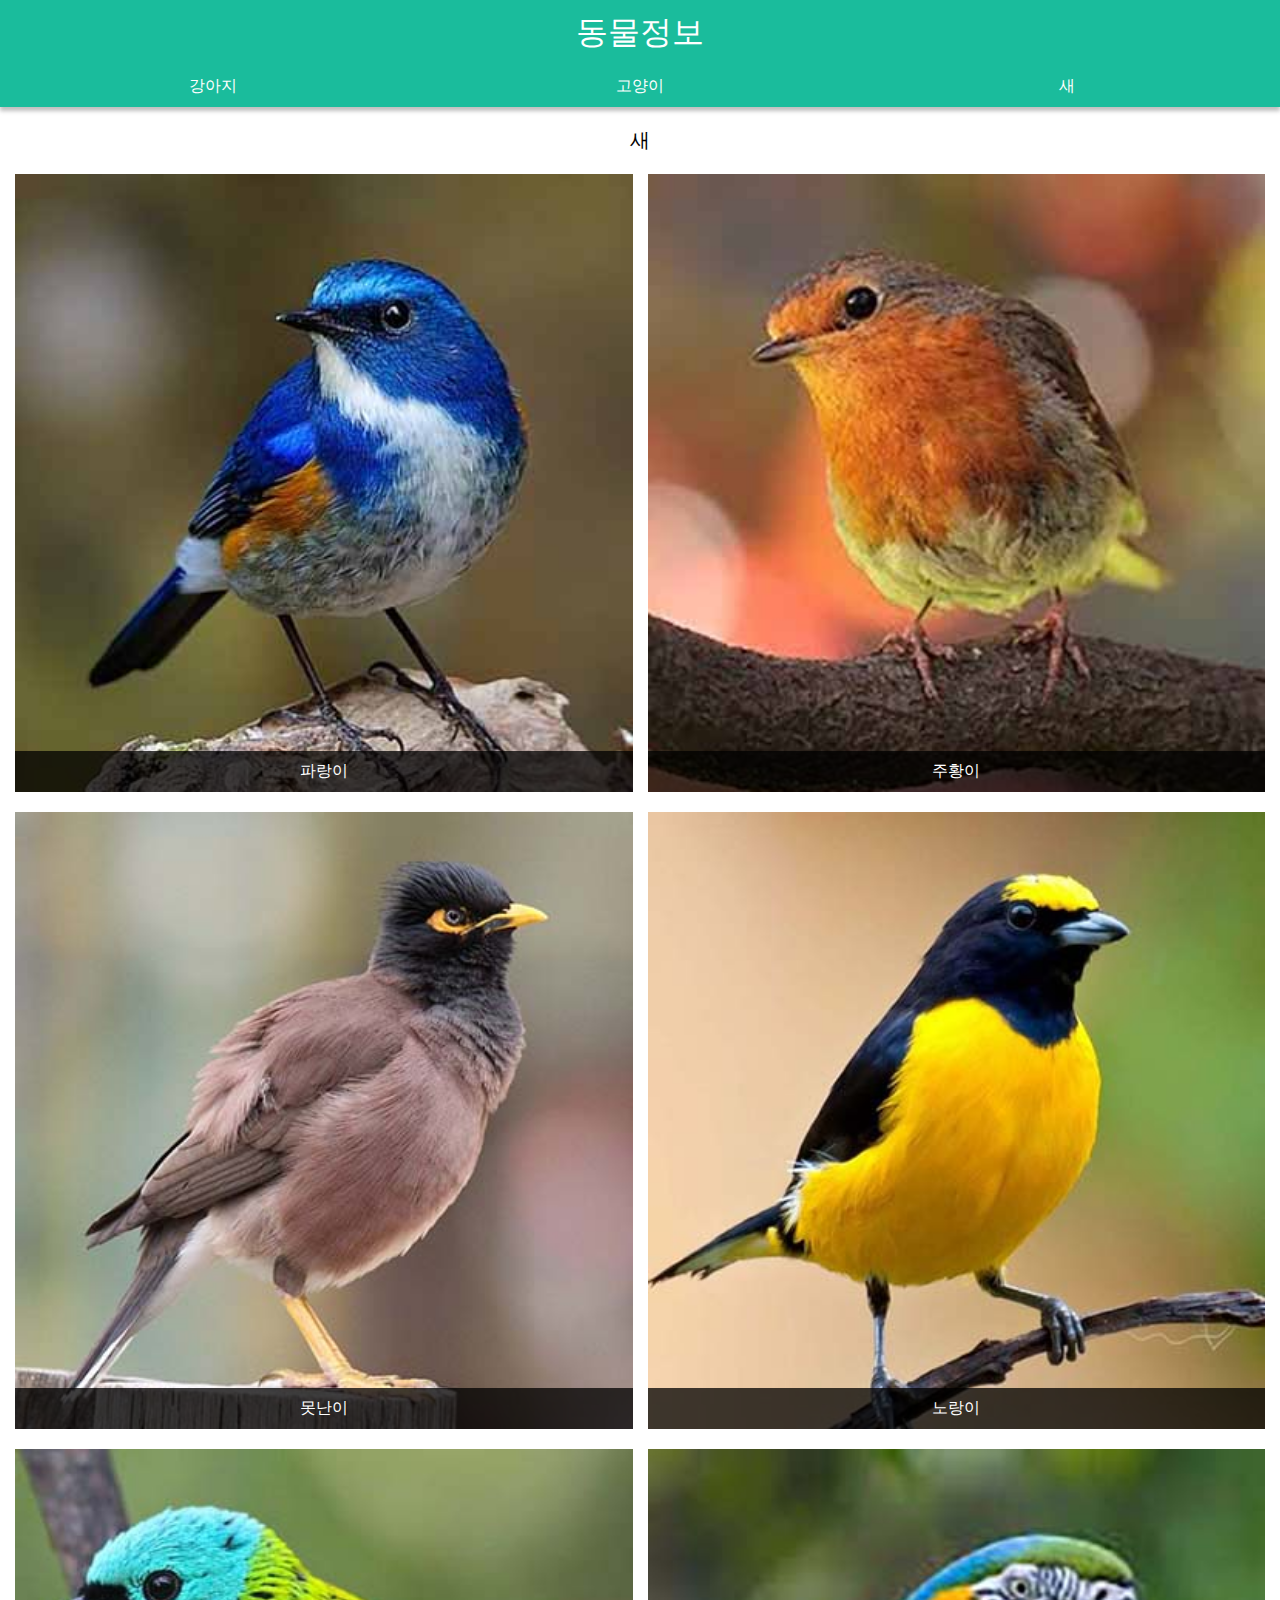
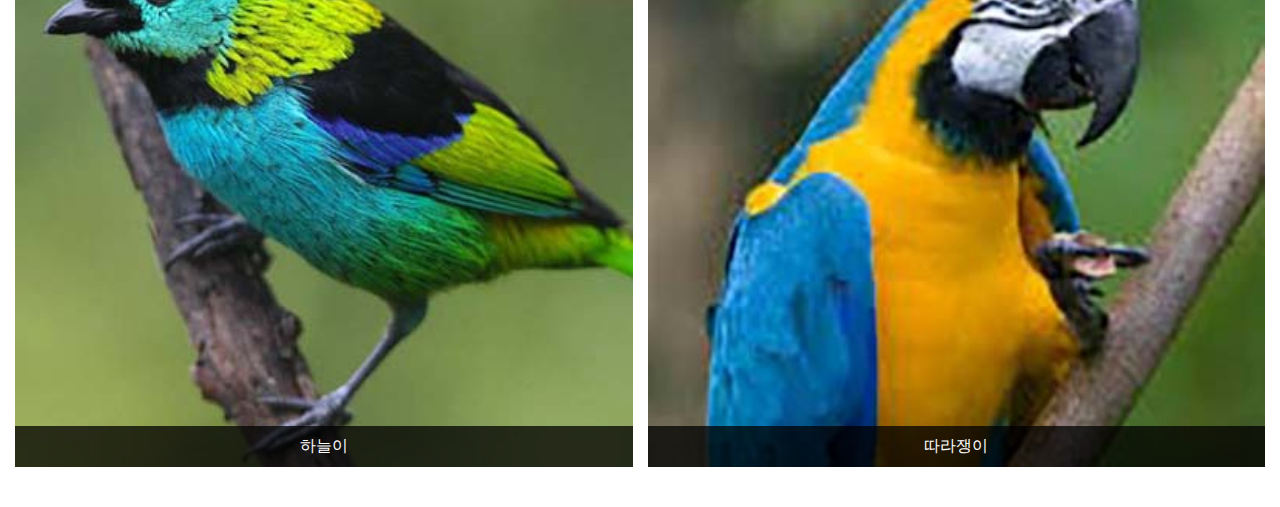
==== bird.html @ 442aa17f "Add files via upload" ====
<!DOCTYPE html>
<html lang="ko">
  <head>
    <meta charset="UTF-8" />
    <meta http-equiv="X-UA-Compatible" content="IE=edge" />
    <meta name="viewport" content="width=device-width, initial-scale=1.0" />
    <title>동물정보</title>
    <link rel="stylesheet" href="./style.css" />
    <link
      href="https://fonts.googleapis.com/css2?family=Roboto&display=swap"
      rel="stylesheet"
    />
  </head>
  <body>
    <header>
      <a href="./index.html"><h1>동물정보</h1></a>
      <nav>
        <a href="./dog.html">강아지</a>
        <a href="./cat.html">고양이</a>
        <a href="./bird.html">새</a>
      </nav>
    </header>
    <main class="contents">
      <div class="contents-box">
        <h2>새</h2>
        <ul class="pet-list">
          <li class="item">
            <img src="./images/bird01.jpg" alt="bird01" />
            <p class="name">파랑이</p>
          </li>
          <li class="item">
            <img src="./images/bird02.jpg" alt="bird02" />
            <p class="name">주황이</p>
          </li>
          <li class="item">
            <img src="./images/bird03.jpg" alt="bird03" />
            <p class="name">못난이</p>
          </li>
          <li class="item">
            <img src="./images/bird04.jpg" alt="bird04" />
            <p class="name">노랑이</p>
          </li>
          <li class="item">
            <img src="./images/bird05.jpg" alt="bird05" />
            <p class="name">하늘이</p>
          </li>
          <li class="item">
            <img src="./images/bird06.jpg" alt="bird06" />
            <p class="name">따라쟁이</p>
          </li>
        </ul>
      </div>
    </main>
  </body>
</html>
---- style.css ----
/* ======== 전역 변수 선언 ======== */
:root {
  /* --변수이름 : 전역변수 선언 */
  --main-color: #1abc9c;
}

/* ======== 스타일 초기화 ======== */
* {
  margin: 0;
  padding: 0;
  box-sizing: border-box;
  --main-color: #1abc9c;
}

body {
  font-family: "Roboto", "맑은 고딕", sans-serif;
}

ul {
  list-style-type: none;
}

/* ======== header ======== */
header {
  background: #ccc;
  box-shadow: 0 4px 4px rgba(0, 0, 0, 0.25);
}
/* var(--변수명) */
header h1 {
  background: var(--main-color); /* root에서 선언한 스타일변수를 적용 */
  padding: 11px;
  text-align: center;
  font-weight: 400;
}
header a {
  text-decoration: none;
  color: white;
}
header nav {
  display: flex;
}

header nav a {
  display: block; /* a 태그를 레이아웃에 적용하려면 블록요소로 바꿔줘야 한다(플렉스레이아웃에서는 자동으로 박스로 인식) */
  text-decoration: none;
  flex: 1;
  text-align: center;
  padding: 10px;
  color: white;
  background: var(--main-color);
}

/* pc와 모바일에 모두 대응하는 페이지를 만들려면 hover와 active를 같이 넣어줘야 함(모바일 전용 페이지는 호버 필요x) */
header nav a:hover,
header nav a:active {
  border-bottom: 3px solid #fff;
}

/* ======== main ======== */
main {
  padding: 20px 15px;
}

main h2 {
  font-weight: 400;
  font-size: 20px;
  text-align: center;
  margin-bottom: 20px;
}

main ul li img {
  width: 100%;
  display: flex;
}

main .pet-list {
  display: flex;
  flex-wrap: wrap;
}

main .pet-list .item {
  /* 칼럼의 크기 = 칼럼크기 -(여백 / 칼럼 수) */
  width: calc(50% - (15px / 2));
  margin-right: 15px;
  margin-bottom: 20px;
  position: relative;
  /* outline: 1px solid red; */
}
main .pet-list .item:nth-child(2n) {
  margin-right: 0;
}

main .pet-list .item .name {
  background: rgba(0, 0, 0, 0.75);
  color: #fff;
  padding: 10px;
  text-align: center;
  position: absolute;
  bottom: 0;
  width: 100%;
}
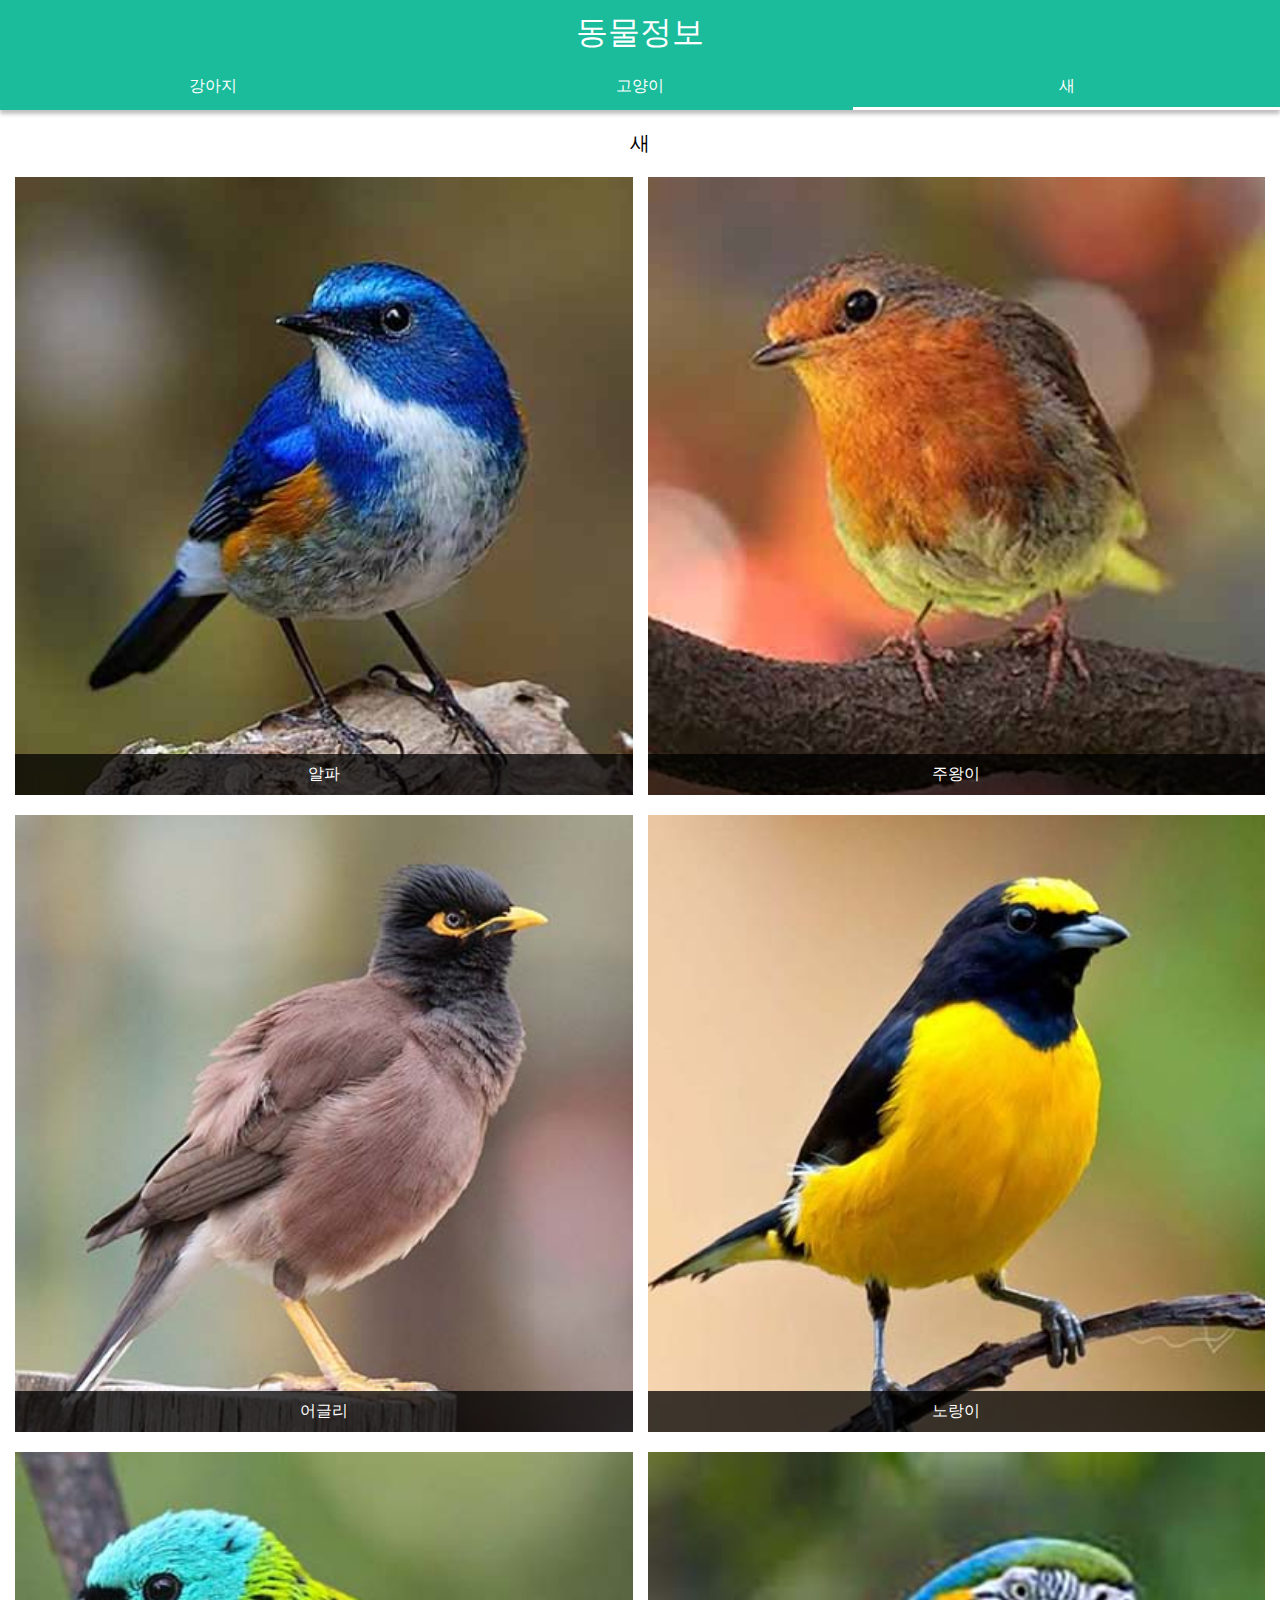
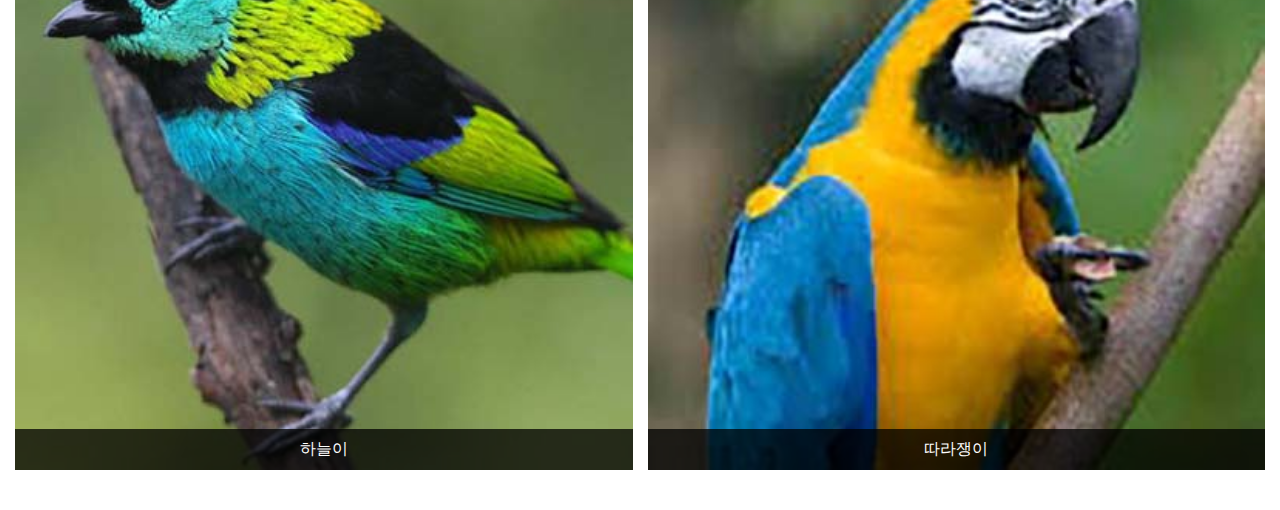
==== commit 462f1b45: "nav" ====
--- a/bird.html
+++ b/bird.html
@@ -4,7 +4,7 @@
     <meta charset="UTF-8" />
     <meta http-equiv="X-UA-Compatible" content="IE=edge" />
     <meta name="viewport" content="width=device-width, initial-scale=1.0" />
-    <title>동물정보</title>
+    <title>새 - 동물정보</title>
     <link rel="stylesheet" href="./style.css" />
     <link
       href="https://fonts.googleapis.com/css2?family=Roboto&display=swap"
@@ -17,7 +17,7 @@
       <nav>
         <a href="./dog.html">강아지</a>
         <a href="./cat.html">고양이</a>
-        <a href="./bird.html">새</a>
+        <a class="active" href="./bird.html">새</a>
       </nav>
     </header>
     <main class="contents">
@@ -26,15 +26,15 @@
         <ul class="pet-list">
           <li class="item">
             <img src="./images/bird01.jpg" alt="bird01" />
-            <p class="name">파랑이</p>
+            <p class="name">알파</p>
           </li>
           <li class="item">
             <img src="./images/bird02.jpg" alt="bird02" />
-            <p class="name">주황이</p>
+            <p class="name">주왕이</p>
           </li>
           <li class="item">
             <img src="./images/bird03.jpg" alt="bird03" />
-            <p class="name">못난이</p>
+            <p class="name">어글리</p>
           </li>
           <li class="item">
             <img src="./images/bird04.jpg" alt="bird04" />
--- a/style.css
+++ b/style.css
@@ -9,7 +9,6 @@
   margin: 0;
   padding: 0;
   box-sizing: border-box;
-  --main-color: #1abc9c;
 }
 
 body {
@@ -38,6 +37,10 @@
 }
 header nav {
   display: flex;
+}
+
+header nav a.active {
+  border-bottom: 3px solid #fff;
 }
 
 header nav a {
@@ -70,7 +73,7 @@
 
 main ul li img {
   width: 100%;
-  display: flex;
+  display: flex; /* 이미지는 display: flex 또는 block으로 block요소로 바꿔줘야 레이아웃에서 따로 놀지 않는다.*/
 }
 
 main .pet-list {
@@ -86,6 +89,7 @@
   position: relative;
   /* outline: 1px solid red; */
 }
+/* 짝수번째 요소 우측마진 제거 */
 main .pet-list .item:nth-child(2n) {
   margin-right: 0;
 }
